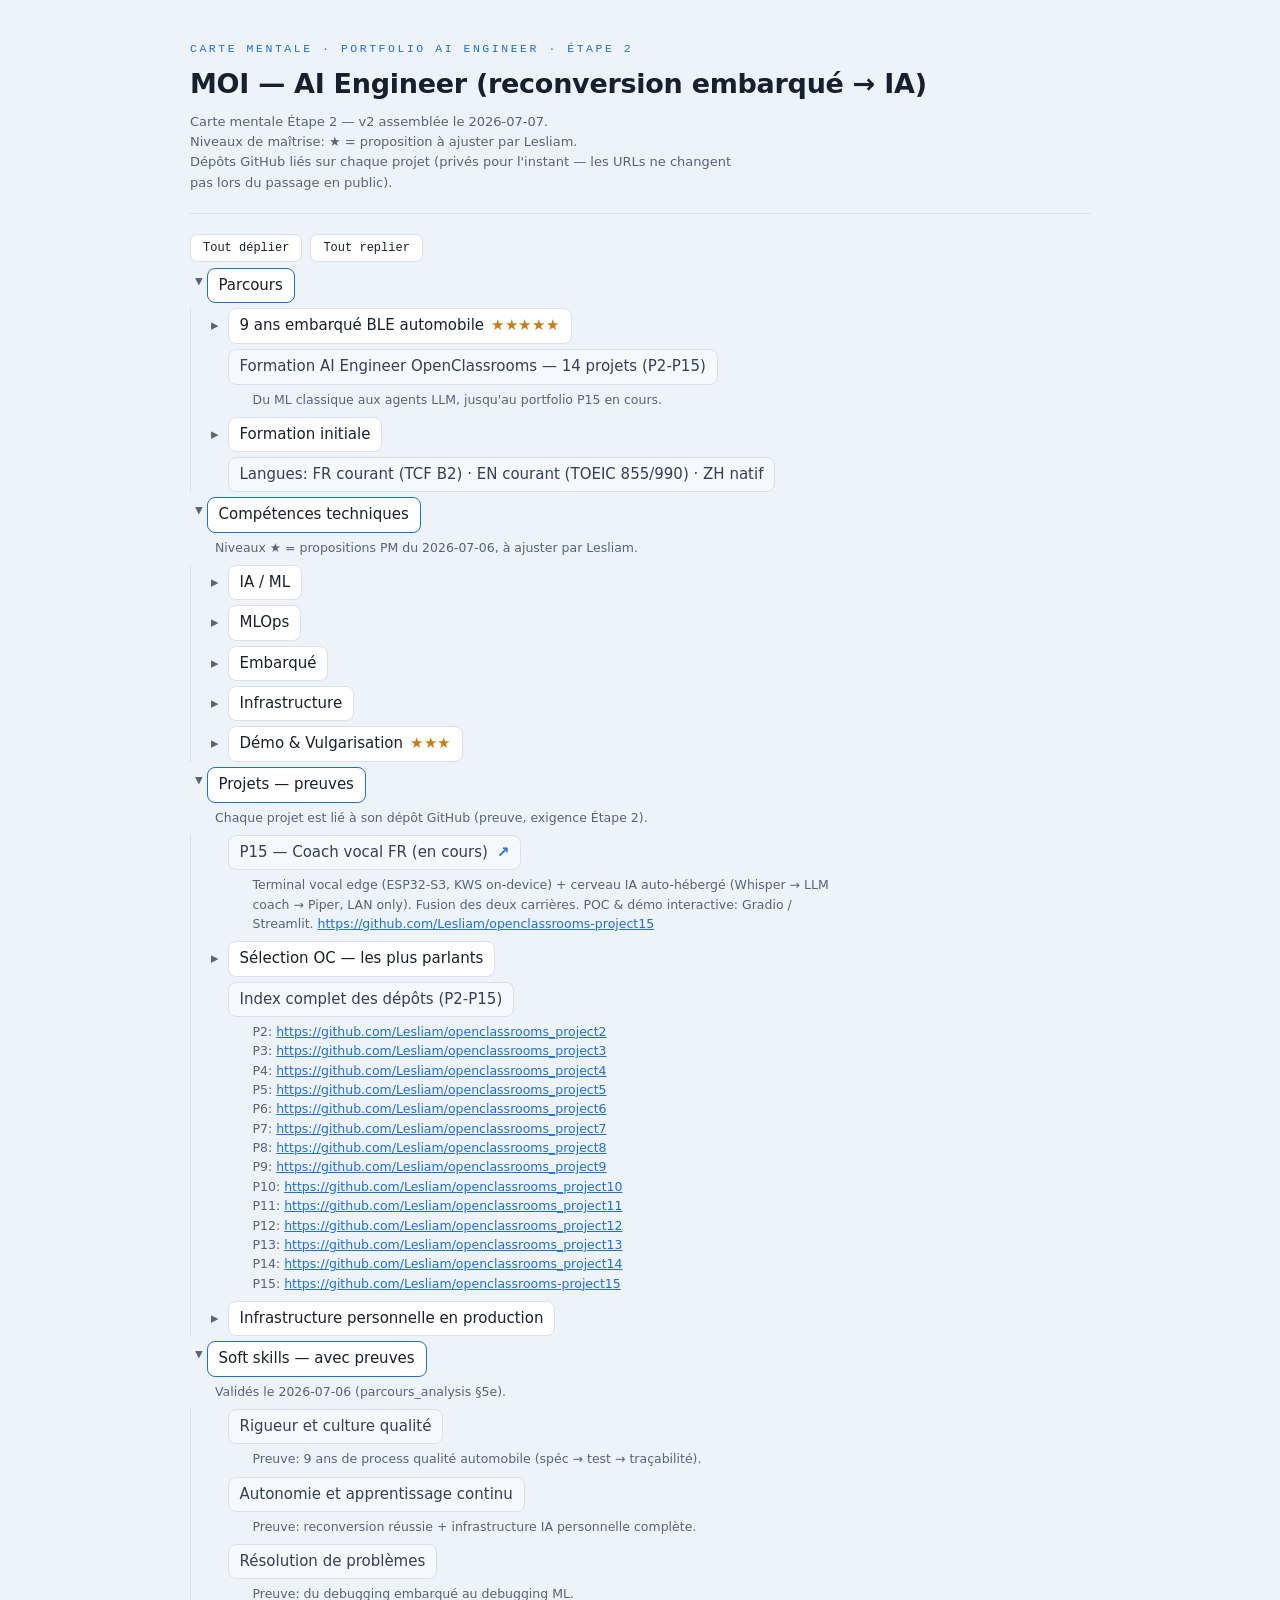
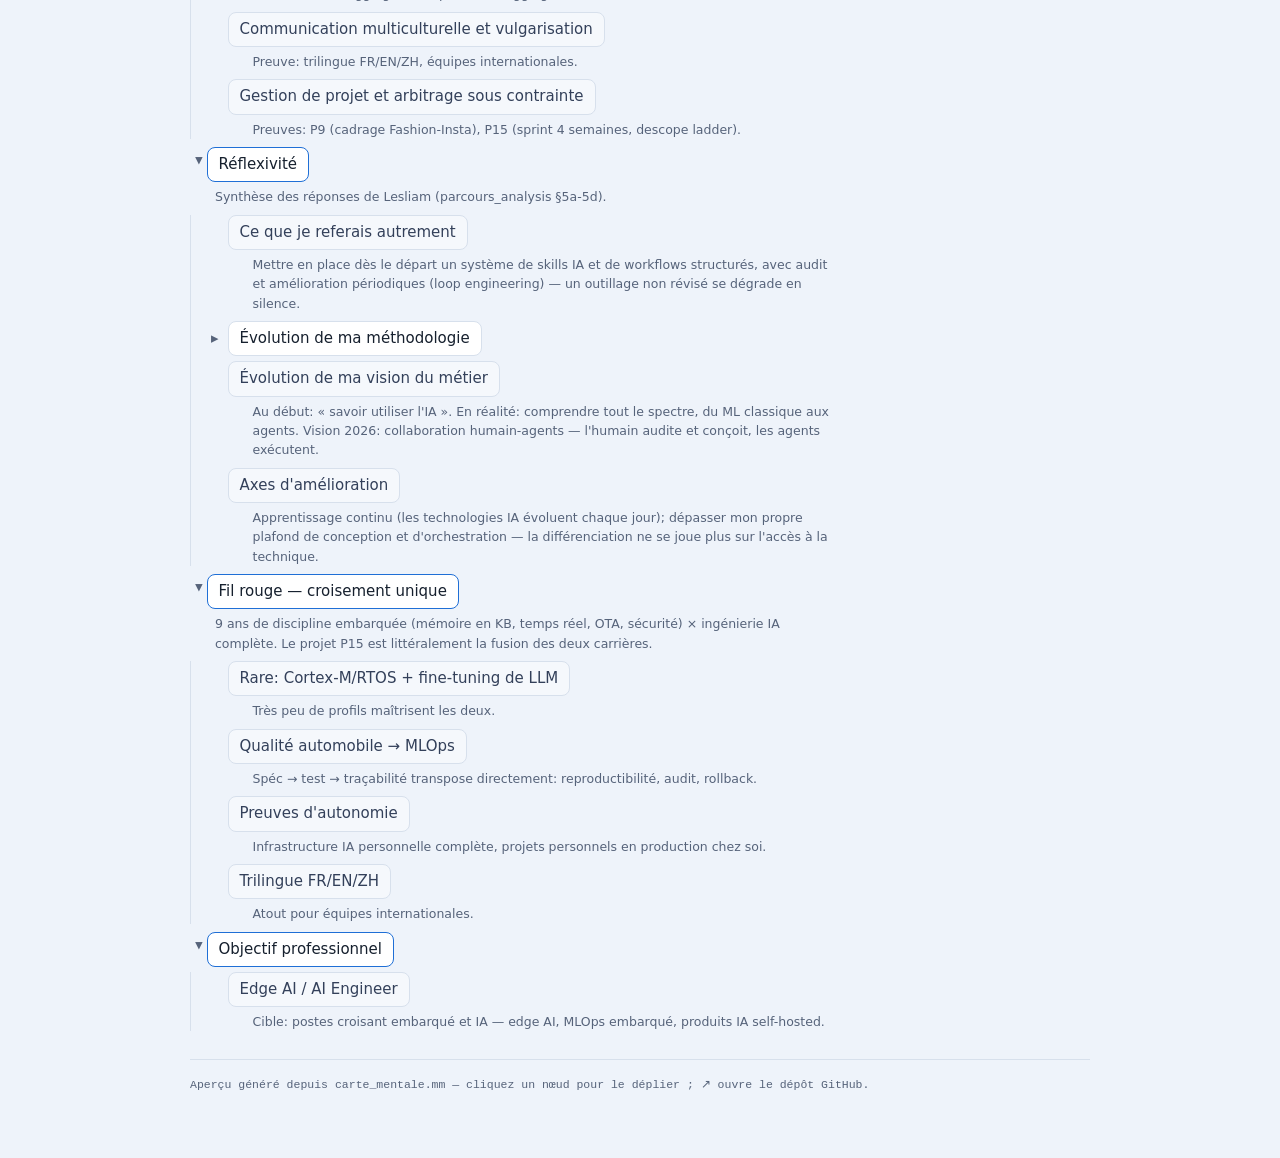
==== assets/docs/carte_mentale.html @ 05ca45ef "feat: rapport de conduite lie, carte mentale integree, positionnement edge+sante, ligne LangChain/La" ====
<!doctype html>
<html lang="fr">
<head>
<meta charset="utf-8">
<meta name="viewport" content="width=device-width, initial-scale=1">
<title>Carte mentale — MOI — AI Engineer (reconversion embarqué → IA)</title>
<style>
:root {
  --bg:#0d1420; --panel:#131c2b; --panel2:#0f1826; --fg:#e8edf4;
  --muted:#8b97a9; --line:#223047; --accent:#4db8ff; --star:#ffb454;
  --leaf:#c4cee0;
  --sans:"Segoe UI",system-ui,-apple-system,Roboto,Helvetica,Arial,sans-serif;
  --mono:ui-monospace,"SF Mono",Menlo,Consolas,"Liberation Mono",monospace;
}
@media (prefers-color-scheme: light) {
  :root { --bg:#eef3fa; --panel:#ffffff; --panel2:#f5f8fc; --fg:#16202e;
    --muted:#56637a; --line:#d7e0ec; --accent:#1f6fd6; --star:#c77d18;
    --leaf:#33405a; }
}
:root[data-theme="dark"] {
  --bg:#0d1420; --panel:#131c2b; --panel2:#0f1826; --fg:#e8edf4;
  --muted:#8b97a9; --line:#223047; --accent:#4db8ff; --star:#ffb454; --leaf:#c4cee0;
}
:root[data-theme="light"] {
  --bg:#eef3fa; --panel:#ffffff; --panel2:#f5f8fc; --fg:#16202e;
  --muted:#56637a; --line:#d7e0ec; --accent:#1f6fd6; --star:#c77d18; --leaf:#33405a;
}
* { box-sizing:border-box; }
body { margin:0; background:var(--bg); color:var(--fg); font-family:var(--sans);
  font-size:15px; line-height:1.55; -webkit-font-smoothing:antialiased; }
.wrap { max-width:940px; margin:0 auto; padding:0 20px 64px; }
header { padding:40px 0 20px; border-bottom:1px solid var(--line); margin-bottom:20px; }
.eyebrow { font-family:var(--mono); font-size:11.5px; letter-spacing:.22em;
  text-transform:uppercase; color:var(--accent); margin:0 0 10px; }
h1 { margin:0; font-size:27px; font-weight:700; line-height:1.2; text-wrap:balance;
  letter-spacing:-.01em; }
.subtitle { color:var(--muted); font-size:13px; max-width:66ch; white-space:pre-line;
  margin:12px 0 0; }
.toolbar { display:flex; gap:8px; margin:18px 0 6px; }
.toolbar button { font-family:var(--mono); font-size:12px; background:var(--panel);
  color:var(--fg); border:1px solid var(--line); border-radius:7px; padding:6px 12px;
  cursor:pointer; transition:border-color .12s,color .12s; }
.toolbar button:hover { border-color:var(--accent); color:var(--accent); }
.toolbar button:focus-visible { outline:2px solid var(--accent); outline-offset:2px; }
ul { list-style:none; margin:0; padding-left:20px; border-left:1px solid var(--line); }
.map > ul { border-left:none; padding-left:0; }
li { margin:5px 0; }
details > summary { cursor:pointer; list-style:none; display:flex; align-items:baseline; }
details > summary::-webkit-details-marker { display:none; }
summary::before { content:"\25B8"; color:var(--muted); font-family:var(--mono);
  width:1.1em; flex:0 0 1.1em; transition:transform .12s; }
details[open] > summary::before { transform:rotate(90deg); }
summary:focus-visible { outline:2px solid var(--accent); outline-offset:2px; border-radius:6px; }
.t { display:inline-block; padding:5px 11px; border-radius:8px; background:var(--panel);
  border:1px solid var(--line); }
details[open] > summary > .t { border-color:var(--accent); }
.leaf { padding-left:1.1em; }
.leaf .t { color:var(--leaf); background:var(--panel2); }
.stars { font-family:var(--mono); color:var(--star); letter-spacing:.05em; margin-left:2px; }
.ext { text-decoration:none; color:var(--accent); font-weight:700; margin-left:4px; }
.note { color:var(--muted); font-size:12.5px; margin:5px 0 8px 2em; max-width:74ch;
  white-space:pre-line; }
.note a, .subtitle a { color:var(--accent); }
footer { color:var(--muted); font-family:var(--mono); font-size:11.5px; margin-top:28px;
  padding-top:16px; border-top:1px solid var(--line); }
@media (prefers-reduced-motion: reduce) { * { transition:none !important; } }
</style>
</head>
<body>
<div class="wrap">
<header>
  <p class="eyebrow">Carte mentale &middot; Portfolio AI Engineer &middot; Étape 2</p>
  <h1>MOI — AI Engineer (reconversion embarqué → IA)</h1>
  <p class="subtitle">Carte mentale Étape 2 — v2 assemblée le 2026-07-07.
Niveaux de maîtrise: ★ = proposition à ajuster par Lesliam.
Dépôts GitHub liés sur chaque projet (privés pour l&#x27;instant — les URLs ne changent pas lors du passage en public).</p>
</header>
<div class="toolbar">
  <button type="button" onclick="document.querySelectorAll('details').forEach(d=>d.open=true)">Tout déplier</button>
  <button type="button" onclick="document.querySelectorAll('details').forEach(d=>d.open=false)">Tout replier</button>
</div>
<div class="map"><ul>
<li><details open><summary><span class="t">Parcours</span></summary><ul><li><details><summary><span class="t">9 ans embarqué BLE automobile <span class="stars">★★★★★</span></span></summary><ul><li class="leaf"><span class="t">Valeo (Créteil) 2018-07 → 2025-08 — 7 ans 2 mois</span><div class="note">Ingénieur logiciel C embarqué. Plateforme BLE projets automobiles: architecture, spécification, design, implémentation, tests unitaires et d&#x27;intégration.</div></li>
<li class="leaf"><span class="t">IT Link 2016-07 → 2018-06 (mission Valeo)</span><div class="note">Solution BLE projet automobile. Total BLE automobile: 9 ans.</div></li>
<li class="leaf"><span class="t">Stage MAATEL 2015 (6 mois)</span><div class="note">Évaluation solutions Bluetooth / Bluetooth Smart (électronique médicale/industrielle).</div></li>
<li class="leaf"><span class="t">Stage laboratoire PRISME 2014 (3 mois)</span><div class="note">Traitement d&#x27;image médical en C++ (Orléans).</div></li></ul></details></li>
<li class="leaf"><span class="t">Formation AI Engineer OpenClassrooms — 14 projets (P2-P15)</span><div class="note">Du ML classique aux agents LLM, jusqu&#x27;au portfolio P15 en cours.</div></li>
<li><details><summary><span class="t">Formation initiale</span></summary><ul><li class="leaf"><span class="t">Polytech Orléans 2012-2015</span><div class="note">Écotechnologies Électroniques-Optiques, option Architecture autonome.</div></li>
<li class="leaf"><span class="t">Université Maritime de Dalian 2009-2012</span><div class="note">Génie électronique et télécommunications.</div></li></ul></details></li>
<li class="leaf"><span class="t">Langues: FR courant (TCF B2) · EN courant (TOEIC 855/990) · ZH natif</span></li></ul></details></li>
<li><details open><summary><span class="t">Compétences techniques</span></summary><div class="note">Niveaux ★ = propositions PM du 2026-07-06, à ajuster par Lesliam.</div><ul><li><details><summary><span class="t">IA / ML</span></summary><ul><li class="leaf"><span class="t">ML classique <span class="stars">★★★★</span></span><div class="note">scikit-learn, feature engineering, métriques métier — preuves: P3, P4, P5, P6, P8.</div></li>
<li class="leaf"><span class="t">Deep learning / Computer vision <span class="stars">★★★</span></span><div class="note">Apprentissage semi-supervisé, images médicales — preuve: P10.</div></li>
<li class="leaf"><span class="t">NLP · LLM · RAG <span class="stars">★★★★</span></span><div class="note">RAG, embeddings, agents, prompt engineering — LangChain (P7), LangGraph (P13) — preuves: P7, P13, P14.</div></li>
<li class="leaf"><span class="t">Fine-tuning SFT/DPO <span class="stars">★★★★</span></span><div class="note">Pratique réelle locale sur RTX 5080 — preuves: P14 + runs personnels 2026-07.</div></li>
<li class="leaf"><span class="t">Reinforcement learning <span class="stars">★★★</span></span><div class="note">Gymnasium, politiques, reward shaping — preuve: P11.</div></li></ul></details></li>
<li><details><summary><span class="t">MLOps</span></summary><ul><li class="leaf"><span class="t">Cycle de vie modèle · MLflow <span class="stars">★★★★</span></span><div class="note">Première boucle MLOps complète — preuve: P6.</div></li>
<li class="leaf"><span class="t">API de serving · FastAPI · Pytest <span class="stars">★★★★</span></span><div class="note">Mise en production avec tests — preuves: P5, P8.</div></li>
<li class="leaf"><span class="t">Quantization · monitoring · drift (en cours)</span><div class="note">Cœur méthodologique du projet P15: KWS INT8, télémétrie, cycle de retrain.</div></li></ul></details></li>
<li><details><summary><span class="t">Embarqué</span></summary><ul><li class="leaf"><span class="t">C embarqué · Cortex-M0/M3/M4 · RTOS <span class="stars">★★★★★</span></span><div class="note">Contraintes mémoire / temps réel, 9 ans de pratique.</div></li>
<li class="leaf"><span class="t">Pile BLE 4/5 <span class="stars">★★★★★</span></span><div class="note">Couche basse (pairing, bonding, L2CAP) + couche applicative.</div></li>
<li class="leaf"><span class="t">Bootloader · OTA <span class="stars">★★★★</span></span><div class="note">Implémentation et intégration OTA sur SoC BLE (base LIN).</div></li>
<li class="leaf"><span class="t">Sécurité <span class="stars">★★★★</span></span><div class="note">Tokens JWT/JWK/JWE/JWS, cryptographie RSA/ECC/HASH.</div></li>
<li class="leaf"><span class="t">Culture de test automobile</span><div class="note">Scripts Python de tests, CANoe, CAN/LIN, cycle spéc → design → implémentation → test.</div></li></ul></details></li>
<li><details><summary><span class="t">Infrastructure</span></summary><ul><li class="leaf"><span class="t">Linux self-hosted · GPU <span class="stars">★★★★</span></span><div class="note">Station IA auto-administrée: CachyOS, RTX 5080 16 GB, fine-tuning local, Ollama.</div></li>
<li class="leaf"><span class="t">Stack vocal auto-hébergé</span><div class="note">Whisper (STT) + Piper (TTS) + Home Assistant via protocole Wyoming.</div></li>
<li class="leaf"><span class="t">Docker <span class="stars">★★★★</span></span><div class="note">Conteneurisation: services self-hosted (NAS + station IA), déploiements projets OC.</div></li></ul></details></li>
<li><details><summary><span class="t">Démo &amp; Vulgarisation <span class="stars">★★★</span></span></summary><div class="note">Prototypage rapide de POC et de démos interactives pour rendre un modèle testable et présentable (soutenance, employeurs). Ajouté à la demande du mentor (2026-07-12).</div><ul><li class="leaf"><span class="t">Gradio <span class="stars">★★★</span></span><div class="note">Interface de démo interactive pour modèles ML/LLM — preuve: POC &amp; démo du coach vocal P15.</div></li>
<li class="leaf"><span class="t">Streamlit <span class="stars">★★★</span></span><div class="note">Applications de data/ML légères pour exploration et présentation de résultats.</div></li></ul></details></li></ul></details></li>
<li><details open><summary><span class="t">Projets — preuves</span></summary><div class="note">Chaque projet est lié à son dépôt GitHub (preuve, exigence Étape 2).</div><ul><li class="leaf"><span class="t">P15 — Coach vocal FR (en cours) <a class="ext" href="https://github.com/Lesliam/openclassrooms-project15" target="_blank" rel="noopener" aria-label="Ouvrir le dépôt">&#8599;</a></span><div class="note">Terminal vocal edge (ESP32-S3, KWS on-device) + cerveau IA auto-hébergé (Whisper → LLM coach → Piper, LAN only). Fusion des deux carrières. POC &amp; démo interactive: Gradio / Streamlit. <a href="https://github.com/Lesliam/openclassrooms-project15" target="_blank" rel="noopener">https://github.com/Lesliam/openclassrooms-project15</a></div></li>
<li><details><summary><span class="t">Sélection OC — les plus parlants</span></summary><ul><li class="leaf"><span class="t">P6 — Credit Scoring avec MLOps <a class="ext" href="https://github.com/Lesliam/openclassrooms_project6" target="_blank" rel="noopener" aria-label="Ouvrir le dépôt">&#8599;</a></span><div class="note">Première boucle MLOps complète. <a href="https://github.com/Lesliam/openclassrooms_project6" target="_blank" rel="noopener">https://github.com/Lesliam/openclassrooms_project6</a></div></li>
<li class="leaf"><span class="t">P7 — CultuRAG, chatbot de recommandation culturelle <a class="ext" href="https://github.com/Lesliam/openclassrooms_project7" target="_blank" rel="noopener" aria-label="Ouvrir le dépôt">&#8599;</a></span><div class="note">RAG, recherche vectorielle, LLM. <a href="https://github.com/Lesliam/openclassrooms_project7" target="_blank" rel="noopener">https://github.com/Lesliam/openclassrooms_project7</a></div></li>
<li class="leaf"><span class="t">P8 — Credit Scoring API (Prêt à Dépenser) <a class="ext" href="https://github.com/Lesliam/openclassrooms_project8" target="_blank" rel="noopener" aria-label="Ouvrir le dépôt">&#8599;</a></span><div class="note">API de modèle en production. <a href="https://github.com/Lesliam/openclassrooms_project8" target="_blank" rel="noopener">https://github.com/Lesliam/openclassrooms_project8</a></div></li>
<li class="leaf"><span class="t">P13 — Chess Opening Coach (POC FFE) <a class="ext" href="https://github.com/Lesliam/openclassrooms_project13" target="_blank" rel="noopener" aria-label="Ouvrir le dépôt">&#8599;</a></span><div class="note">Produit IA de bout en bout, POC personnel. <a href="https://github.com/Lesliam/openclassrooms_project13" target="_blank" rel="noopener">https://github.com/Lesliam/openclassrooms_project13</a></div></li>
<li class="leaf"><span class="t">P14 — POC agent de triage médical <a class="ext" href="https://github.com/Lesliam/openclassrooms_project14" target="_blank" rel="noopener" aria-label="Ouvrir le dépôt">&#8599;</a></span><div class="note">Agents LLM, orchestration, fine-tuning. <a href="https://github.com/Lesliam/openclassrooms_project14" target="_blank" rel="noopener">https://github.com/Lesliam/openclassrooms_project14</a></div></li></ul></details></li>
<li class="leaf"><span class="t">Index complet des dépôts (P2-P15)</span><div class="note">P2: <a href="https://github.com/Lesliam/openclassrooms_project2" target="_blank" rel="noopener">https://github.com/Lesliam/openclassrooms_project2</a>
P3: <a href="https://github.com/Lesliam/openclassrooms_project3" target="_blank" rel="noopener">https://github.com/Lesliam/openclassrooms_project3</a>
P4: <a href="https://github.com/Lesliam/openclassrooms_project4" target="_blank" rel="noopener">https://github.com/Lesliam/openclassrooms_project4</a>
P5: <a href="https://github.com/Lesliam/openclassrooms_project5" target="_blank" rel="noopener">https://github.com/Lesliam/openclassrooms_project5</a>
P6: <a href="https://github.com/Lesliam/openclassrooms_project6" target="_blank" rel="noopener">https://github.com/Lesliam/openclassrooms_project6</a>
P7: <a href="https://github.com/Lesliam/openclassrooms_project7" target="_blank" rel="noopener">https://github.com/Lesliam/openclassrooms_project7</a>
P8: <a href="https://github.com/Lesliam/openclassrooms_project8" target="_blank" rel="noopener">https://github.com/Lesliam/openclassrooms_project8</a>
P9: <a href="https://github.com/Lesliam/openclassrooms_project9" target="_blank" rel="noopener">https://github.com/Lesliam/openclassrooms_project9</a>
P10: <a href="https://github.com/Lesliam/openclassrooms_project10" target="_blank" rel="noopener">https://github.com/Lesliam/openclassrooms_project10</a>
P11: <a href="https://github.com/Lesliam/openclassrooms_project11" target="_blank" rel="noopener">https://github.com/Lesliam/openclassrooms_project11</a>
P12: <a href="https://github.com/Lesliam/openclassrooms_project12" target="_blank" rel="noopener">https://github.com/Lesliam/openclassrooms_project12</a>
P13: <a href="https://github.com/Lesliam/openclassrooms_project13" target="_blank" rel="noopener">https://github.com/Lesliam/openclassrooms_project13</a>
P14: <a href="https://github.com/Lesliam/openclassrooms_project14" target="_blank" rel="noopener">https://github.com/Lesliam/openclassrooms_project14</a>
P15: <a href="https://github.com/Lesliam/openclassrooms-project15" target="_blank" rel="noopener">https://github.com/Lesliam/openclassrooms-project15</a></div></li>
<li><details><summary><span class="t">Infrastructure personnelle en production</span></summary><ul><li class="leaf"><span class="t">LearnForge — révision espacée (FSRS)</span><div class="note">Développé et utilisé quotidiennement.</div></li>
<li class="leaf"><span class="t">Stack vocal Whisper/Piper/HA</span><div class="note">En production à la maison, sert le projet P15.</div></li>
<li class="leaf"><span class="t">ai-agent-system — orchestration d&#x27;agents IA</span><div class="note">Workflows, tickets Linear, mémoire persistante.</div></li></ul></details></li></ul></details></li>
<li><details open><summary><span class="t">Soft skills — avec preuves</span></summary><div class="note">Validés le 2026-07-06 (parcours_analysis §5e).</div><ul><li class="leaf"><span class="t">Rigueur et culture qualité</span><div class="note">Preuve: 9 ans de process qualité automobile (spéc → test → traçabilité).</div></li>
<li class="leaf"><span class="t">Autonomie et apprentissage continu</span><div class="note">Preuve: reconversion réussie + infrastructure IA personnelle complète.</div></li>
<li class="leaf"><span class="t">Résolution de problèmes</span><div class="note">Preuve: du debugging embarqué au debugging ML.</div></li>
<li class="leaf"><span class="t">Communication multiculturelle et vulgarisation</span><div class="note">Preuve: trilingue FR/EN/ZH, équipes internationales.</div></li>
<li class="leaf"><span class="t">Gestion de projet et arbitrage sous contrainte</span><div class="note">Preuves: P9 (cadrage Fashion-Insta), P15 (sprint 4 semaines, descope ladder).</div></li></ul></details></li>
<li><details open><summary><span class="t">Réflexivité</span></summary><div class="note">Synthèse des réponses de Lesliam (parcours_analysis §5a-5d).</div><ul><li class="leaf"><span class="t">Ce que je referais autrement</span><div class="note">Mettre en place dès le départ un système de skills IA et de workflows structurés, avec audit et amélioration périodiques (loop engineering) — un outillage non révisé se dégrade en silence.</div></li>
<li><details><summary><span class="t">Évolution de ma méthodologie</span></summary><ul><li class="leaf"><span class="t">De « tout produire moi-même » à « concevoir et auditer »</span><div class="note">L&#x27;humain conçoit le système et audite; les agents IA exécutent. Prompt engineering, skill/agent management, loop engineering.</div></li>
<li class="leaf"><span class="t">Atouts transposés de l&#x27;automobile</span><div class="note">Requirements avant de construire; review et tests systématiques; traçabilité de toutes les étapes.</div></li>
<li class="leaf"><span class="t">Maîtrise au niveau architecture</span><div class="note">Je ne mémorise plus chaque ligne, mais je reste capable d&#x27;expliquer n&#x27;importe quelle ligne à la demande — chaque PR passe par ma revue avec quiz de compréhension. Le zoom ligne à ligne reste disponible.</div></li></ul></details></li>
<li class="leaf"><span class="t">Évolution de ma vision du métier</span><div class="note">Au début: « savoir utiliser l&#x27;IA ». En réalité: comprendre tout le spectre, du ML classique aux agents. Vision 2026: collaboration humain-agents — l&#x27;humain audite et conçoit, les agents exécutent.</div></li>
<li class="leaf"><span class="t">Axes d&#x27;amélioration</span><div class="note">Apprentissage continu (les technologies IA évoluent chaque jour); dépasser mon propre plafond de conception et d&#x27;orchestration — la différenciation ne se joue plus sur l&#x27;accès à la technique.</div></li></ul></details></li>
<li><details open><summary><span class="t">Fil rouge — croisement unique</span></summary><div class="note">9 ans de discipline embarquée (mémoire en KB, temps réel, OTA, sécurité) × ingénierie IA complète. Le projet P15 est littéralement la fusion des deux carrières.</div><ul><li class="leaf"><span class="t">Rare: Cortex-M/RTOS + fine-tuning de LLM</span><div class="note">Très peu de profils maîtrisent les deux.</div></li>
<li class="leaf"><span class="t">Qualité automobile → MLOps</span><div class="note">Spéc → test → traçabilité transpose directement: reproductibilité, audit, rollback.</div></li>
<li class="leaf"><span class="t">Preuves d&#x27;autonomie</span><div class="note">Infrastructure IA personnelle complète, projets personnels en production chez soi.</div></li>
<li class="leaf"><span class="t">Trilingue FR/EN/ZH</span><div class="note">Atout pour équipes internationales.</div></li></ul></details></li>
<li><details open><summary><span class="t">Objectif professionnel</span></summary><ul><li class="leaf"><span class="t">Edge AI / AI Engineer</span><div class="note">Cible: postes croisant embarqué et IA — edge AI, MLOps embarqué, produits IA self-hosted.</div></li></ul></details></li>
</ul></div>
<footer>Aperçu généré depuis carte_mentale.mm &mdash; cliquez un n&oelig;ud pour le d&eacute;plier ; &#8599; ouvre le d&eacute;p&ocirc;t GitHub.</footer>
</div>
</body>
</html>
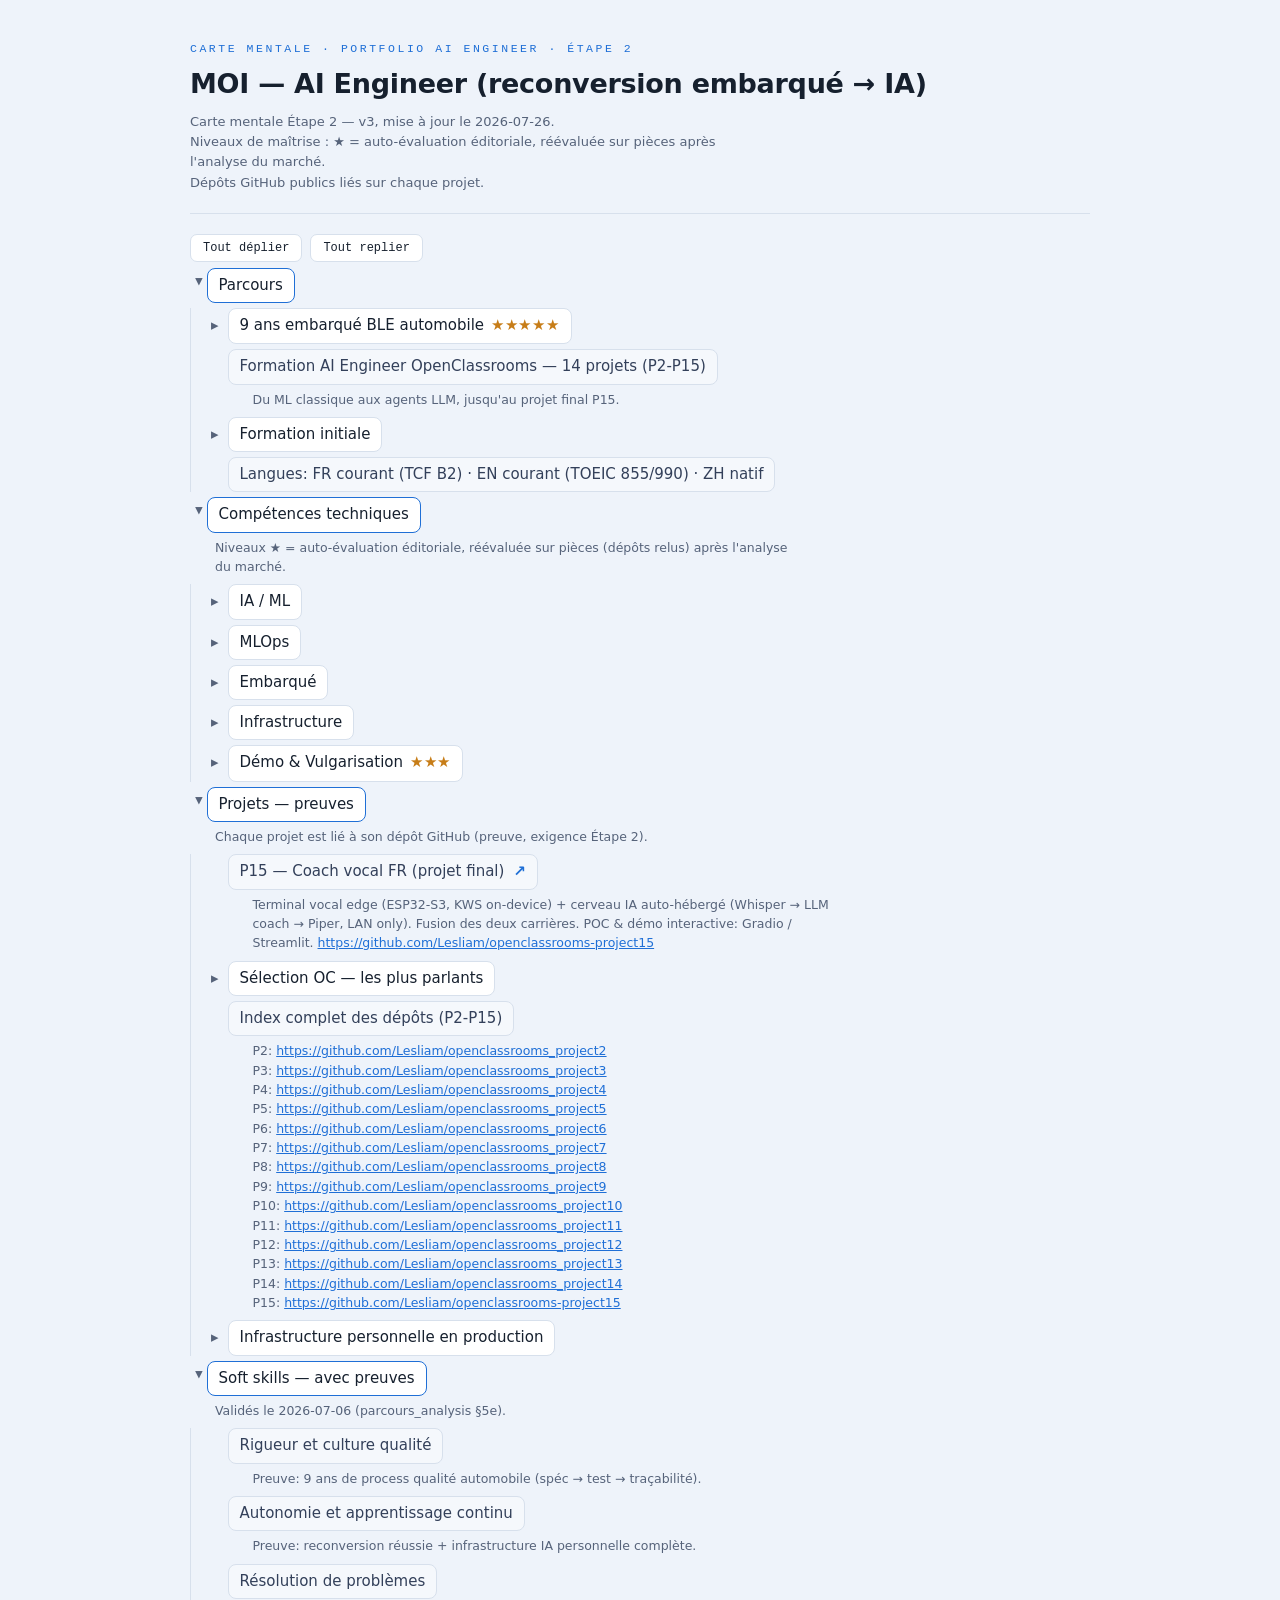
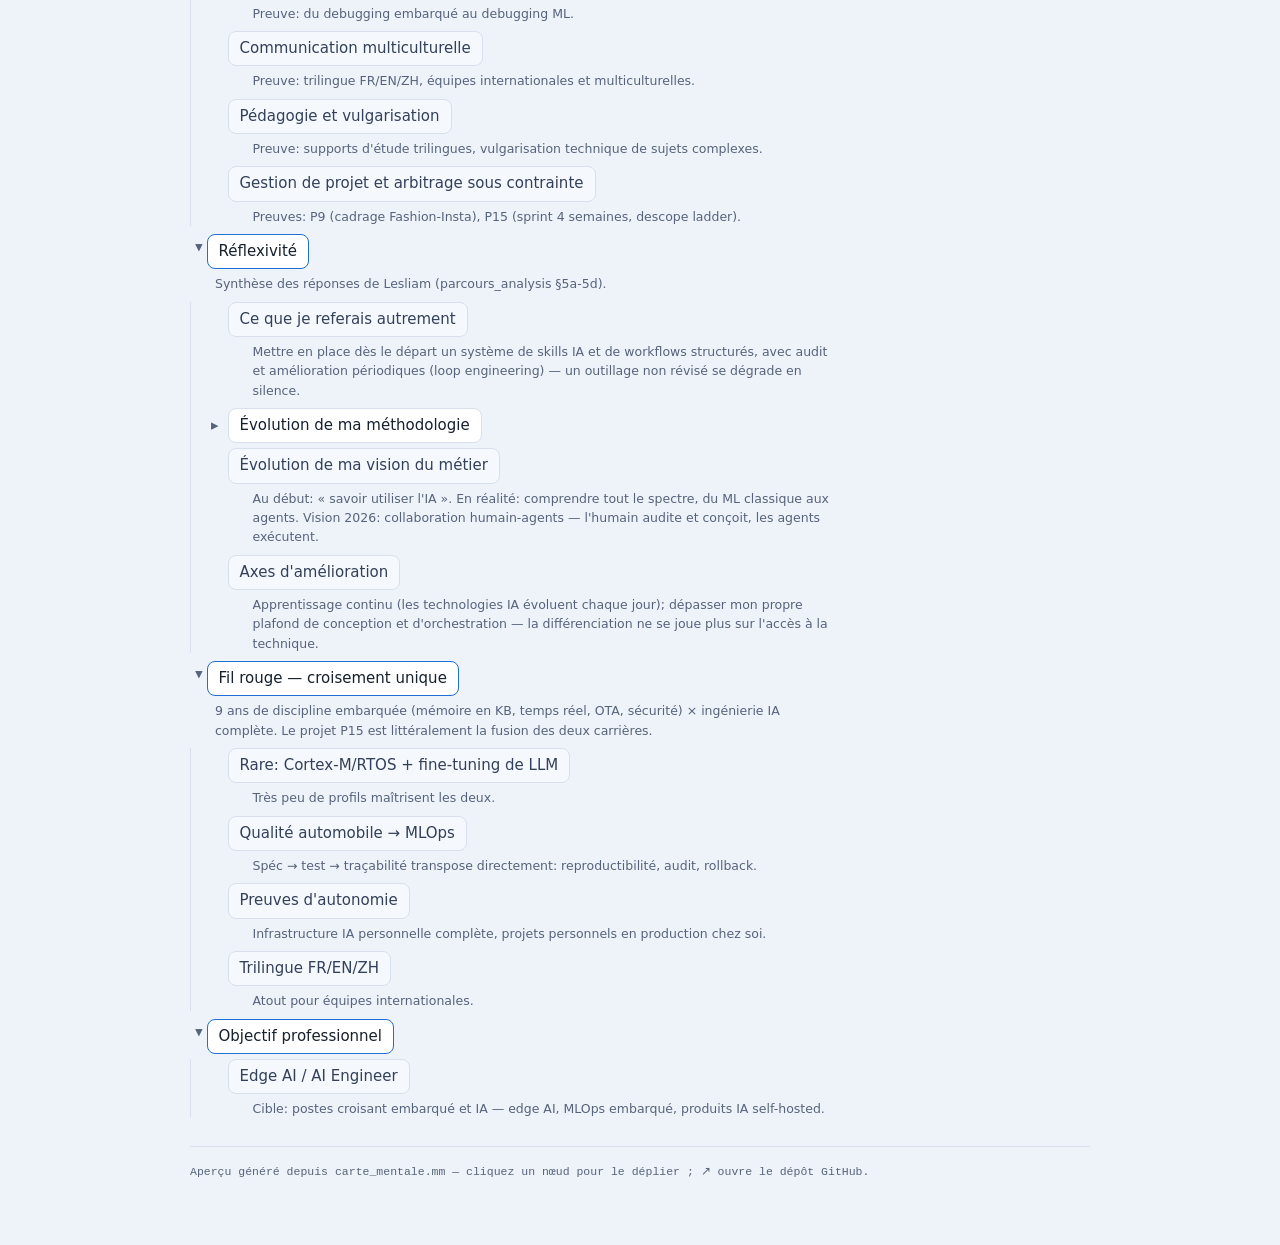
==== commit 74dc5d3f: "fix(carte): v3 - depots publics, niveaux reevalues sur pieces, 6 soft skills, P15 projet final" ====
--- a/assets/docs/carte_mentale.html
+++ b/assets/docs/carte_mentale.html
@@ -71,9 +71,9 @@
 <header>
   <p class="eyebrow">Carte mentale &middot; Portfolio AI Engineer &middot; Étape 2</p>
   <h1>MOI — AI Engineer (reconversion embarqué → IA)</h1>
-  <p class="subtitle">Carte mentale Étape 2 — v2 assemblée le 2026-07-07.
-Niveaux de maîtrise: ★ = proposition à ajuster par Lesliam.
-Dépôts GitHub liés sur chaque projet (privés pour l&#x27;instant — les URLs ne changent pas lors du passage en public).</p>
+  <p class="subtitle">Carte mentale Étape 2 — v3, mise à jour le 2026-07-26.
+Niveaux de maîtrise : ★ = auto-évaluation éditoriale, réévaluée sur pièces après l&#x27;analyse du marché.
+Dépôts GitHub publics liés sur chaque projet.</p>
 </header>
 <div class="toolbar">
   <button type="button" onclick="document.querySelectorAll('details').forEach(d=>d.open=true)">Tout déplier</button>
@@ -84,18 +84,21 @@
 <li class="leaf"><span class="t">IT Link 2016-07 → 2018-06 (mission Valeo)</span><div class="note">Solution BLE projet automobile. Total BLE automobile: 9 ans.</div></li>
 <li class="leaf"><span class="t">Stage MAATEL 2015 (6 mois)</span><div class="note">Évaluation solutions Bluetooth / Bluetooth Smart (électronique médicale/industrielle).</div></li>
 <li class="leaf"><span class="t">Stage laboratoire PRISME 2014 (3 mois)</span><div class="note">Traitement d&#x27;image médical en C++ (Orléans).</div></li></ul></details></li>
-<li class="leaf"><span class="t">Formation AI Engineer OpenClassrooms — 14 projets (P2-P15)</span><div class="note">Du ML classique aux agents LLM, jusqu&#x27;au portfolio P15 en cours.</div></li>
+<li class="leaf"><span class="t">Formation AI Engineer OpenClassrooms — 14 projets (P2-P15)</span><div class="note">Du ML classique aux agents LLM, jusqu&#x27;au projet final P15.</div></li>
 <li><details><summary><span class="t">Formation initiale</span></summary><ul><li class="leaf"><span class="t">Polytech Orléans 2012-2015</span><div class="note">Écotechnologies Électroniques-Optiques, option Architecture autonome.</div></li>
 <li class="leaf"><span class="t">Université Maritime de Dalian 2009-2012</span><div class="note">Génie électronique et télécommunications.</div></li></ul></details></li>
 <li class="leaf"><span class="t">Langues: FR courant (TCF B2) · EN courant (TOEIC 855/990) · ZH natif</span></li></ul></details></li>
-<li><details open><summary><span class="t">Compétences techniques</span></summary><div class="note">Niveaux ★ = propositions PM du 2026-07-06, à ajuster par Lesliam.</div><ul><li><details><summary><span class="t">IA / ML</span></summary><ul><li class="leaf"><span class="t">ML classique <span class="stars">★★★★</span></span><div class="note">scikit-learn, feature engineering, métriques métier — preuves: P3, P4, P5, P6, P8.</div></li>
+<li><details open><summary><span class="t">Compétences techniques</span></summary><div class="note">Niveaux ★ = auto-évaluation éditoriale, réévaluée sur pièces (dépôts relus) après l&#x27;analyse du marché.</div><ul><li><details><summary><span class="t">IA / ML</span></summary><ul><li class="leaf"><span class="t">ML classique <span class="stars">★★★★</span></span><div class="note">scikit-learn, feature engineering, métriques métier — preuves: P3, P4, P5, P6, P8.</div></li>
 <li class="leaf"><span class="t">Deep learning / Computer vision <span class="stars">★★★</span></span><div class="note">Apprentissage semi-supervisé, images médicales — preuve: P10.</div></li>
 <li class="leaf"><span class="t">NLP · LLM · RAG <span class="stars">★★★★</span></span><div class="note">RAG, embeddings, agents, prompt engineering — LangChain (P7), LangGraph (P13) — preuves: P7, P13, P14.</div></li>
 <li class="leaf"><span class="t">Fine-tuning SFT/DPO <span class="stars">★★★★</span></span><div class="note">Pratique réelle locale sur RTX 5080 — preuves: P14 + runs personnels 2026-07.</div></li>
 <li class="leaf"><span class="t">Reinforcement learning <span class="stars">★★★</span></span><div class="note">Gymnasium, politiques, reward shaping — preuve: P11.</div></li></ul></details></li>
 <li><details><summary><span class="t">MLOps</span></summary><ul><li class="leaf"><span class="t">Cycle de vie modèle · MLflow <span class="stars">★★★★</span></span><div class="note">Première boucle MLOps complète — preuve: P6.</div></li>
 <li class="leaf"><span class="t">API de serving · FastAPI · Pytest <span class="stars">★★★★</span></span><div class="note">Mise en production avec tests — preuves: P5, P8.</div></li>
-<li class="leaf"><span class="t">Quantization · monitoring · drift (en cours)</span><div class="note">Cœur méthodologique du projet P15: KWS INT8, télémétrie, cycle de retrain.</div></li></ul></details></li>
+<li class="leaf"><span class="t">CI/CD · GitHub Actions <span class="stars">★★★★</span></span><div class="note">lint + tests + couverture + pip-audit, déploiement Docker → ghcr et endpoint HF — preuves: P5, P7, P8, P14.</div></li>
+<li class="leaf"><span class="t">Monitoring · dérive · Evidently <span class="stars">★★★★</span></span><div class="note">Détection de dérive Evidently + dashboard Streamlit + registre MLflow — preuves: P8, P6.</div></li>
+<li class="leaf"><span class="t">RGPD · anonymisation <span class="stars">★★★</span></span><div class="note">Pipeline Presidio + validation par invariants (P14), analyse RGPD/AI Act (P2).</div></li>
+<li class="leaf"><span class="t">Quantification INT8 (tflite, déployée)</span><div class="note">KWS P15.</div></li></ul></details></li>
 <li><details><summary><span class="t">Embarqué</span></summary><ul><li class="leaf"><span class="t">C embarqué · Cortex-M0/M3/M4 · RTOS <span class="stars">★★★★★</span></span><div class="note">Contraintes mémoire / temps réel, 9 ans de pratique.</div></li>
 <li class="leaf"><span class="t">Pile BLE 4/5 <span class="stars">★★★★★</span></span><div class="note">Couche basse (pairing, bonding, L2CAP) + couche applicative.</div></li>
 <li class="leaf"><span class="t">Bootloader · OTA <span class="stars">★★★★</span></span><div class="note">Implémentation et intégration OTA sur SoC BLE (base LIN).</div></li>
@@ -106,7 +109,7 @@
 <li class="leaf"><span class="t">Docker <span class="stars">★★★★</span></span><div class="note">Conteneurisation: services self-hosted (NAS + station IA), déploiements projets OC.</div></li></ul></details></li>
 <li><details><summary><span class="t">Démo &amp; Vulgarisation <span class="stars">★★★</span></span></summary><div class="note">Prototypage rapide de POC et de démos interactives pour rendre un modèle testable et présentable (soutenance, employeurs). Ajouté à la demande du mentor (2026-07-12).</div><ul><li class="leaf"><span class="t">Gradio <span class="stars">★★★</span></span><div class="note">Interface de démo interactive pour modèles ML/LLM — preuve: POC &amp; démo du coach vocal P15.</div></li>
 <li class="leaf"><span class="t">Streamlit <span class="stars">★★★</span></span><div class="note">Applications de data/ML légères pour exploration et présentation de résultats.</div></li></ul></details></li></ul></details></li>
-<li><details open><summary><span class="t">Projets — preuves</span></summary><div class="note">Chaque projet est lié à son dépôt GitHub (preuve, exigence Étape 2).</div><ul><li class="leaf"><span class="t">P15 — Coach vocal FR (en cours) <a class="ext" href="https://github.com/Lesliam/openclassrooms-project15" target="_blank" rel="noopener" aria-label="Ouvrir le dépôt">&#8599;</a></span><div class="note">Terminal vocal edge (ESP32-S3, KWS on-device) + cerveau IA auto-hébergé (Whisper → LLM coach → Piper, LAN only). Fusion des deux carrières. POC &amp; démo interactive: Gradio / Streamlit. <a href="https://github.com/Lesliam/openclassrooms-project15" target="_blank" rel="noopener">https://github.com/Lesliam/openclassrooms-project15</a></div></li>
+<li><details open><summary><span class="t">Projets — preuves</span></summary><div class="note">Chaque projet est lié à son dépôt GitHub (preuve, exigence Étape 2).</div><ul><li class="leaf"><span class="t">P15 — Coach vocal FR (projet final) <a class="ext" href="https://github.com/Lesliam/openclassrooms-project15" target="_blank" rel="noopener" aria-label="Ouvrir le dépôt">&#8599;</a></span><div class="note">Terminal vocal edge (ESP32-S3, KWS on-device) + cerveau IA auto-hébergé (Whisper → LLM coach → Piper, LAN only). Fusion des deux carrières. POC &amp; démo interactive: Gradio / Streamlit. <a href="https://github.com/Lesliam/openclassrooms-project15" target="_blank" rel="noopener">https://github.com/Lesliam/openclassrooms-project15</a></div></li>
 <li><details><summary><span class="t">Sélection OC — les plus parlants</span></summary><ul><li class="leaf"><span class="t">P6 — Credit Scoring avec MLOps <a class="ext" href="https://github.com/Lesliam/openclassrooms_project6" target="_blank" rel="noopener" aria-label="Ouvrir le dépôt">&#8599;</a></span><div class="note">Première boucle MLOps complète. <a href="https://github.com/Lesliam/openclassrooms_project6" target="_blank" rel="noopener">https://github.com/Lesliam/openclassrooms_project6</a></div></li>
 <li class="leaf"><span class="t">P7 — CultuRAG, chatbot de recommandation culturelle <a class="ext" href="https://github.com/Lesliam/openclassrooms_project7" target="_blank" rel="noopener" aria-label="Ouvrir le dépôt">&#8599;</a></span><div class="note">RAG, recherche vectorielle, LLM. <a href="https://github.com/Lesliam/openclassrooms_project7" target="_blank" rel="noopener">https://github.com/Lesliam/openclassrooms_project7</a></div></li>
 <li class="leaf"><span class="t">P8 — Credit Scoring API (Prêt à Dépenser) <a class="ext" href="https://github.com/Lesliam/openclassrooms_project8" target="_blank" rel="noopener" aria-label="Ouvrir le dépôt">&#8599;</a></span><div class="note">API de modèle en production. <a href="https://github.com/Lesliam/openclassrooms_project8" target="_blank" rel="noopener">https://github.com/Lesliam/openclassrooms_project8</a></div></li>
@@ -132,7 +135,8 @@
 <li><details open><summary><span class="t">Soft skills — avec preuves</span></summary><div class="note">Validés le 2026-07-06 (parcours_analysis §5e).</div><ul><li class="leaf"><span class="t">Rigueur et culture qualité</span><div class="note">Preuve: 9 ans de process qualité automobile (spéc → test → traçabilité).</div></li>
 <li class="leaf"><span class="t">Autonomie et apprentissage continu</span><div class="note">Preuve: reconversion réussie + infrastructure IA personnelle complète.</div></li>
 <li class="leaf"><span class="t">Résolution de problèmes</span><div class="note">Preuve: du debugging embarqué au debugging ML.</div></li>
-<li class="leaf"><span class="t">Communication multiculturelle et vulgarisation</span><div class="note">Preuve: trilingue FR/EN/ZH, équipes internationales.</div></li>
+<li class="leaf"><span class="t">Communication multiculturelle</span><div class="note">Preuve: trilingue FR/EN/ZH, équipes internationales et multiculturelles.</div></li>
+<li class="leaf"><span class="t">Pédagogie et vulgarisation</span><div class="note">Preuve: supports d&#x27;étude trilingues, vulgarisation technique de sujets complexes.</div></li>
 <li class="leaf"><span class="t">Gestion de projet et arbitrage sous contrainte</span><div class="note">Preuves: P9 (cadrage Fashion-Insta), P15 (sprint 4 semaines, descope ladder).</div></li></ul></details></li>
 <li><details open><summary><span class="t">Réflexivité</span></summary><div class="note">Synthèse des réponses de Lesliam (parcours_analysis §5a-5d).</div><ul><li class="leaf"><span class="t">Ce que je referais autrement</span><div class="note">Mettre en place dès le départ un système de skills IA et de workflows structurés, avec audit et amélioration périodiques (loop engineering) — un outillage non révisé se dégrade en silence.</div></li>
 <li><details><summary><span class="t">Évolution de ma méthodologie</span></summary><ul><li class="leaf"><span class="t">De « tout produire moi-même » à « concevoir et auditer »</span><div class="note">L&#x27;humain conçoit le système et audite; les agents IA exécutent. Prompt engineering, skill/agent management, loop engineering.</div></li>
